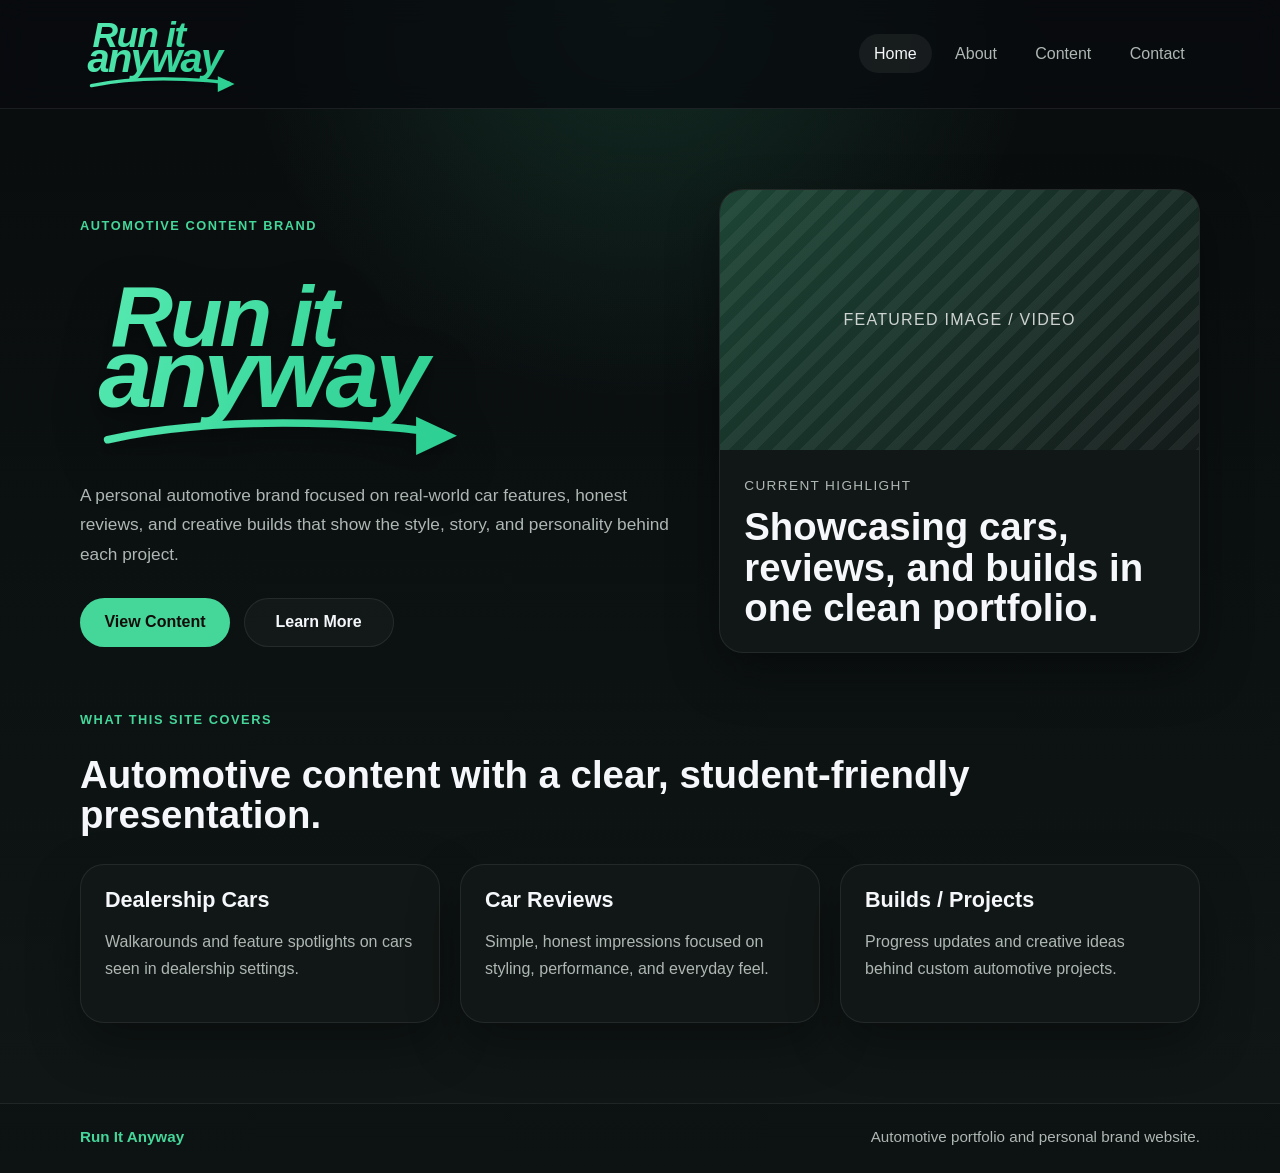
==== index.html @ 6034d90d "Add files via upload" ====
<!DOCTYPE html>
<html lang="en">
<head>
  <meta charset="UTF-8">
  <meta name="viewport" content="width=device-width, initial-scale=1.0">
  <title>Run It Anyway | Home</title>
  <link rel="stylesheet" href="styles.css">
</head>
<body>
  <header class="site-header">
    <div class="container nav-wrap">
      <a class="brand" href="index.html" aria-label="Run It Anyway home">
        <img src="logo.svg" alt="Run It Anyway logo">
      </a>
      <nav class="site-nav" aria-label="Main navigation">
        <a class="nav-link active" href="index.html">Home</a>
        <a class="nav-link" href="about.html">About</a>
        <a class="nav-link" href="content.html">Content</a>
        <a class="nav-link" href="contact.html">Contact</a>
      </nav>
    </div>
  </header>

  <main>
    <section class="hero">
      <div class="container hero-grid">
        <div class="hero-copy">
          <p class="eyebrow">Automotive Content Brand</p>
          <div class="hero-logo-wrap">
            <img class="hero-logo" src="logo.svg" alt="Run It Anyway logo">
          </div>
          <p class="lead">
            A personal automotive brand focused on real-world car features, honest reviews,
            and creative builds that show the style, story, and personality behind each project.
          </p>
          <div class="hero-actions">
            <a class="button button-primary" href="content.html">View Content</a>
            <a class="button button-secondary" href="about.html">Learn More</a>
          </div>
        </div>

        <div class="feature-panel">
          <div class="media-placeholder">
            <span>Featured Image / Video</span>
          </div>
          <div class="feature-meta">
            <p class="feature-label">Current Highlight</p>
            <h2>Showcasing cars, reviews, and builds in one clean portfolio.</h2>
          </div>
        </div>
      </div>
    </section>

    <section class="summary-section">
      <div class="container">
        <div class="section-heading">
          <p class="eyebrow">What This Site Covers</p>
          <h2>Automotive content with a clear, student-friendly presentation.</h2>
        </div>

        <div class="card-grid">
          <article class="info-card">
            <h3>Dealership Cars</h3>
            <p>Walkarounds and feature spotlights on cars seen in dealership settings.</p>
          </article>
          <article class="info-card">
            <h3>Car Reviews</h3>
            <p>Simple, honest impressions focused on styling, performance, and everyday feel.</p>
          </article>
          <article class="info-card">
            <h3>Builds / Projects</h3>
            <p>Progress updates and creative ideas behind custom automotive projects.</p>
          </article>
        </div>
      </div>
    </section>
  </main>

  <footer class="site-footer">
    <div class="container footer-wrap">
      <p class="footer-brand">Run It Anyway</p>
      <p>Automotive portfolio and personal brand website.</p>
    </div>
  </footer>
</body>
</html>
---- styles.css ----
:root {
  --bg: #090c0d;
  --bg-alt: #111716;
  --panel: rgba(18, 24, 23, 0.92);
  --panel-strong: #131a19;
  --border: rgba(255, 255, 255, 0.08);
  --text: #f5f7fa;
  --muted: #aeb7b3;
  --accent: #45d69a;
  --accent-strong: #2ab57d;
  --accent-soft: rgba(69, 214, 154, 0.16);
  --shadow: 0 20px 50px rgba(0, 0, 0, 0.35);
  --radius-lg: 24px;
  --radius-md: 18px;
  --radius-sm: 12px;
  --max-width: 1120px;
}

*,
*::before,
*::after {
  box-sizing: border-box;
}

html {
  scroll-behavior: smooth;
}

body {
  margin: 0;
  font-family: "Segoe UI", Tahoma, Geneva, Verdana, sans-serif;
  background:
    radial-gradient(circle at top, rgba(69, 214, 154, 0.16), transparent 30%),
    linear-gradient(180deg, #090c0d 0%, #0b1011 45%, #101716 100%);
  color: var(--text);
  min-height: 100vh;
}

a {
  color: inherit;
  text-decoration: none;
}

img {
  max-width: 100%;
  display: block;
}

.container {
  width: min(calc(100% - 2rem), var(--max-width));
  margin: 0 auto;
}

.narrow {
  width: min(calc(100% - 2rem), 820px);
}

.site-header {
  position: sticky;
  top: 0;
  z-index: 10;
  backdrop-filter: blur(14px);
  background: rgba(9, 11, 15, 0.76);
  border-bottom: 1px solid var(--border);
}

.nav-wrap {
  display: flex;
  align-items: center;
  justify-content: space-between;
  gap: 1rem;
  padding: 1rem 0;
}

.brand {
  display: inline-flex;
  align-items: center;
}

.brand img {
  width: 164px;
  height: auto;
  display: block;
}

.site-nav {
  display: flex;
  flex-wrap: wrap;
  gap: 0.5rem;
}

.nav-link {
  padding: 0.65rem 0.95rem;
  border-radius: 999px;
  color: var(--muted);
  transition: background-color 0.2s ease, color 0.2s ease;
}

.nav-link:hover,
.nav-link:focus-visible,
.nav-link.active {
  color: var(--text);
  background: rgba(255, 255, 255, 0.06);
}

.hero,
.page-hero {
  padding: 5rem 0 2.5rem;
}

.hero-grid {
  display: grid;
  grid-template-columns: 1.2fr 0.95fr;
  gap: 2rem;
  align-items: center;
}

.hero-copy {
  display: flex;
  flex-direction: column;
  justify-content: center;
  min-height: 100%;
  padding-top: 1.25rem;
}

.eyebrow {
  margin: 0 0 0.75rem;
  color: var(--accent);
  letter-spacing: 0.12em;
  text-transform: uppercase;
  font-size: 0.8rem;
  font-weight: 700;
}

h1,
h2,
h3 {
  margin: 0;
  font-family: "Trebuchet MS", "Segoe UI", sans-serif;
  line-height: 1.05;
}

h1 {
  font-size: clamp(2.8rem, 7vw, 5.5rem);
  max-width: 10ch;
}

h2 {
  font-size: clamp(1.8rem, 3vw, 2.6rem);
}

h3 {
  font-size: 1.35rem;
  margin-bottom: 0.8rem;
}

p {
  color: var(--muted);
  line-height: 1.7;
  font-size: 1rem;
}

.lead {
  max-width: 62ch;
  margin: 1.1rem 0 0;
  font-size: 1.08rem;
}

.hero-logo-wrap {
  margin: 1.35rem 0 0.5rem;
}

.hero-logo {
  width: min(400px, 78vw);
  height: auto;
  filter: drop-shadow(0 18px 24px rgba(0, 0, 0, 0.3));
}

.hero-actions {
  display: flex;
  flex-wrap: wrap;
  gap: 0.85rem;
  margin-top: 1.8rem;
}

.button {
  display: inline-flex;
  align-items: center;
  justify-content: center;
  min-width: 150px;
  padding: 0.9rem 1.35rem;
  border-radius: 999px;
  font-weight: 700;
  transition: transform 0.2s ease, background-color 0.2s ease, border-color 0.2s ease;
}

.button:hover,
.button:focus-visible {
  transform: translateY(-2px);
}

.button-primary {
  background: var(--accent);
  color: #120d09;
}

.button-secondary {
  border: 1px solid var(--border);
  background: rgba(255, 255, 255, 0.03);
  color: var(--text);
}

.feature-panel,
.panel,
.info-card,
.content-card {
  background: var(--panel);
  border: 1px solid var(--border);
  border-radius: var(--radius-lg);
  box-shadow: var(--shadow);
}

.feature-panel {
  overflow: hidden;
}

.media-placeholder,
.content-card-media {
  display: grid;
  place-items: center;
  min-height: 260px;
  padding: 1rem;
  background:
    linear-gradient(135deg, rgba(69, 214, 154, 0.24), rgba(255, 255, 255, 0.02)),
    repeating-linear-gradient(
      135deg,
      rgba(255, 255, 255, 0.05) 0,
      rgba(255, 255, 255, 0.05) 10px,
      rgba(0, 0, 0, 0.05) 10px,
      rgba(0, 0, 0, 0.05) 20px
    );
  color: rgba(255, 255, 255, 0.78);
  font-family: "Trebuchet MS", "Segoe UI", sans-serif;
  text-transform: uppercase;
  letter-spacing: 0.08em;
}

.feature-meta,
.panel,
.content-card-copy,
.info-card {
  padding: 1.5rem;
}

.feature-label {
  margin: 0 0 0.65rem;
  font-size: 0.85rem;
  text-transform: uppercase;
  letter-spacing: 0.1em;
}

.summary-section,
.content-section {
  padding: 1rem 0 5rem;
}

.section-heading {
  display: grid;
  gap: 0.75rem;
  margin-bottom: 1.8rem;
}

.card-grid {
  display: grid;
  grid-template-columns: repeat(3, minmax(0, 1fr));
  gap: 1.25rem;
}

.info-card {
  min-height: 100%;
}

.page-main {
  padding-bottom: 1rem;
}

.two-column {
  display: grid;
  grid-template-columns: repeat(2, minmax(0, 1fr));
  gap: 1.4rem;
}

.stack-layout {
  display: grid;
  gap: 1.4rem;
}

.content-card {
  display: grid;
  grid-template-columns: 320px 1fr;
  overflow: hidden;
}

.link-list {
  list-style: none;
  padding: 0;
  margin: 1.2rem 0 0;
  display: grid;
  gap: 0.8rem;
}

.link-list a {
  display: inline-flex;
  align-items: center;
  min-height: 48px;
  padding: 0.8rem 1rem;
  background: var(--panel-strong);
  border: 1px solid var(--border);
  border-radius: var(--radius-sm);
  transition: border-color 0.2s ease, transform 0.2s ease;
}

.link-list a:hover,
.link-list a:focus-visible {
  border-color: rgba(69, 214, 154, 0.7);
  transform: translateY(-2px);
}

.site-footer {
  border-top: 1px solid var(--border);
  background: rgba(0, 0, 0, 0.2);
}

.footer-wrap {
  display: flex;
  align-items: center;
  justify-content: space-between;
  gap: 1rem;
  padding: 1.2rem 0 1.5rem;
}

.footer-wrap p {
  margin: 0;
  font-size: 0.95rem;
}

.footer-brand {
  color: var(--accent);
  font-weight: 700;
}

@media (max-width: 900px) {
  .hero-grid,
  .content-card,
  .two-column,
  .card-grid {
    grid-template-columns: 1fr;
  }

  .content-card-media {
    min-height: 220px;
  }

  .footer-wrap {
    flex-direction: column;
    align-items: flex-start;
  }
}

@media (max-width: 640px) {
  .hero,
  .page-hero {
    padding-top: 4rem;
  }

  .nav-wrap {
    flex-direction: column;
    align-items: flex-start;
  }

  .brand img {
    width: 138px;
  }

  .site-nav {
    width: 100%;
  }

  .nav-link {
    flex: 1 1 auto;
    text-align: center;
  }

  .feature-meta,
  .panel,
  .content-card-copy,
  .info-card {
    padding: 1.25rem;
  }
}
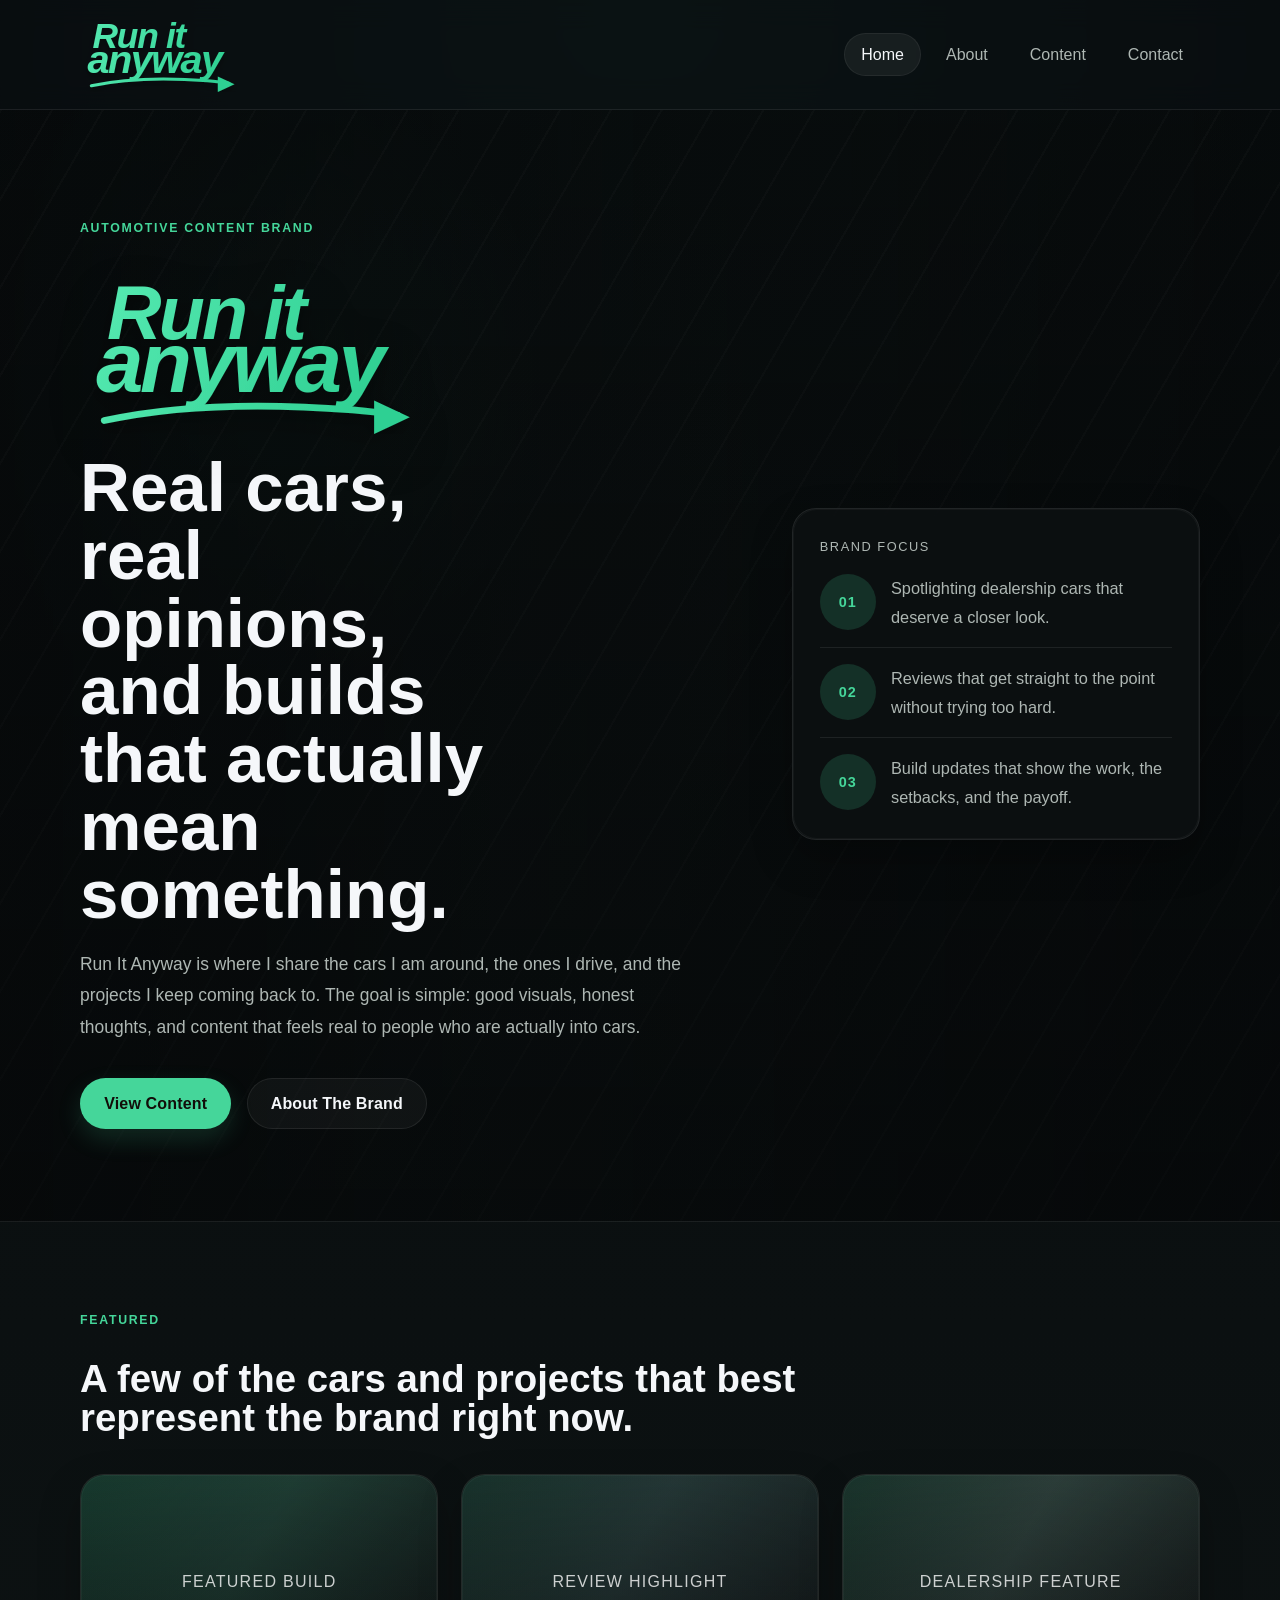
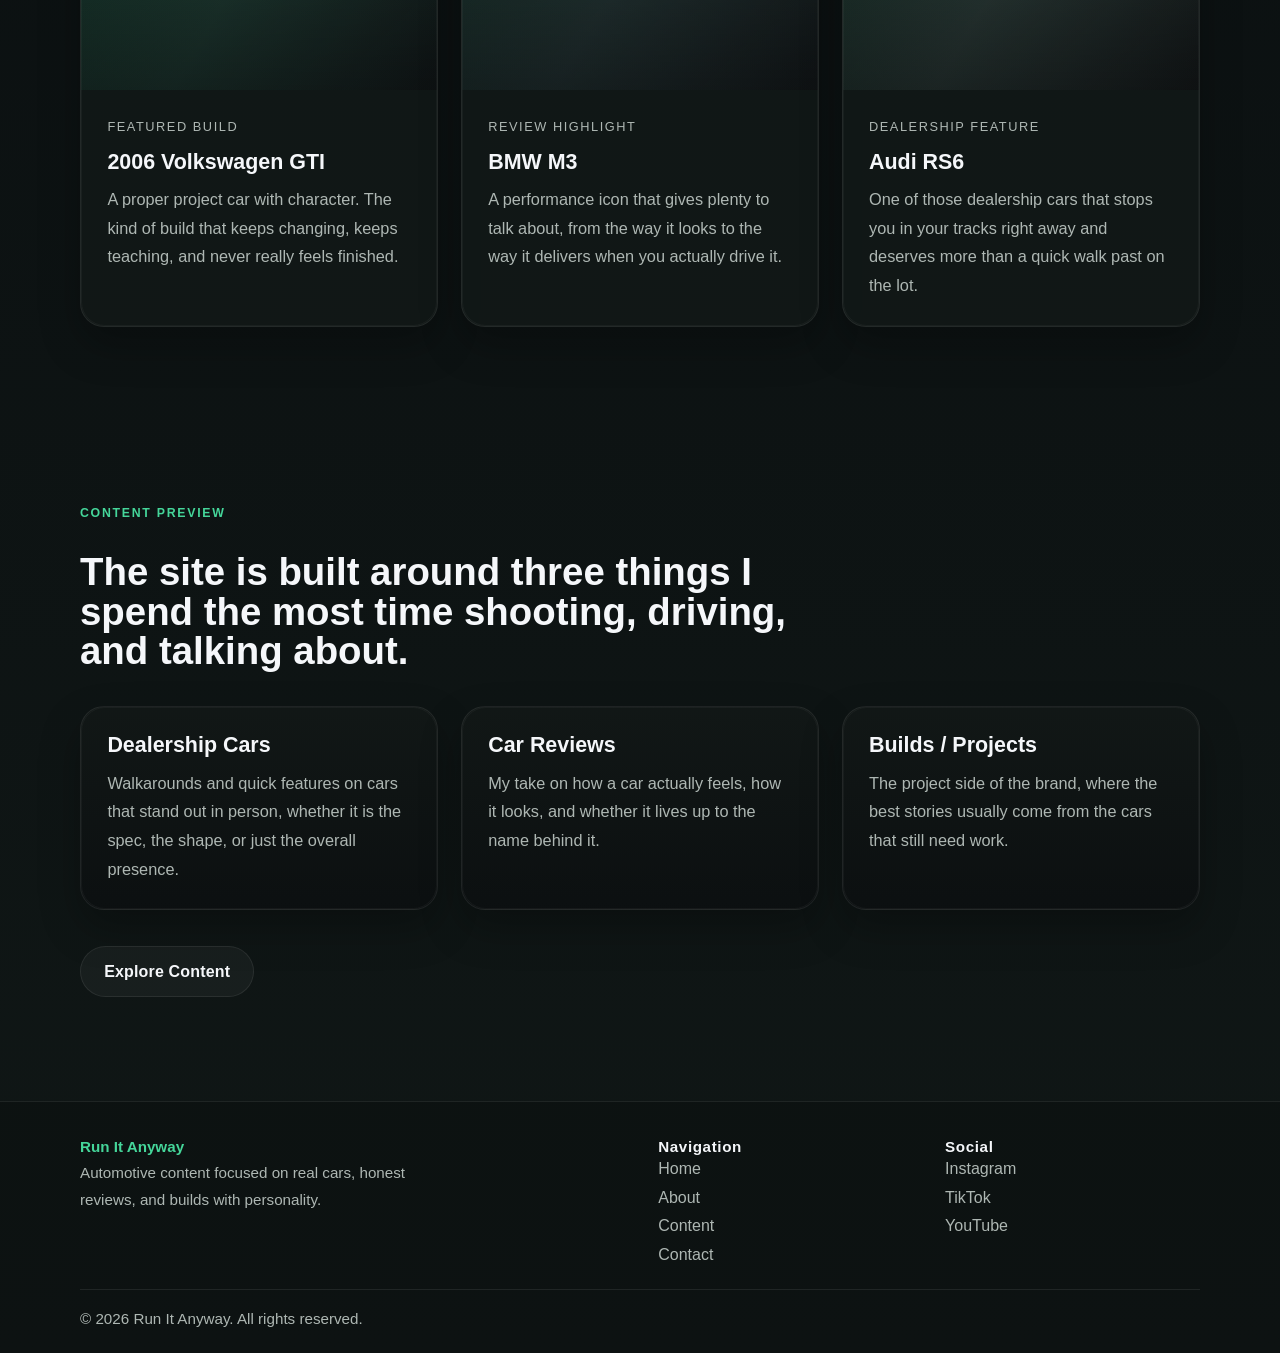
==== commit bad50daf: "Add files via upload" ====
--- a/index.html
+++ b/index.html
@@ -23,30 +23,87 @@
 
   <main>
     <section class="hero">
-      <div class="container hero-grid">
-        <div class="hero-copy">
-          <p class="eyebrow">Automotive Content Brand</p>
-          <div class="hero-logo-wrap">
-            <img class="hero-logo" src="logo.svg" alt="Run It Anyway logo">
+      <div class="hero-overlay"></div>
+      <div class="container hero-shell">
+        <div class="hero-grid">
+          <div class="hero-copy">
+            <p class="eyebrow">Automotive Content Brand</p>
+            <div class="hero-logo-wrap">
+              <img class="hero-logo" src="logo.svg" alt="Run It Anyway logo">
+            </div>
+            <h1>Real cars, real opinions, and builds that actually mean something.</h1>
+            <p class="lead">
+              Run It Anyway is where I share the cars I am around, the ones I drive,
+              and the projects I keep coming back to. The goal is simple: good visuals,
+              honest thoughts, and content that feels real to people who are actually into cars.
+            </p>
+            <div class="hero-actions">
+              <a class="button button-primary" href="content.html">View Content</a>
+              <a class="button button-secondary" href="about.html">About The Brand</a>
+            </div>
           </div>
-          <p class="lead">
-            A personal automotive brand focused on real-world car features, honest reviews,
-            and creative builds that show the style, story, and personality behind each project.
-          </p>
-          <div class="hero-actions">
-            <a class="button button-primary" href="content.html">View Content</a>
-            <a class="button button-secondary" href="about.html">Learn More</a>
-          </div>
+
+          <aside class="hero-side-card" aria-label="Brand focus">
+            <p class="feature-label">Brand Focus</p>
+            <div class="stat-list">
+              <div class="stat-item">
+                <span class="stat-number">01</span>
+                <p>Spotlighting dealership cars that deserve a closer look.</p>
+              </div>
+              <div class="stat-item">
+                <span class="stat-number">02</span>
+                <p>Reviews that get straight to the point without trying too hard.</p>
+              </div>
+              <div class="stat-item">
+                <span class="stat-number">03</span>
+                <p>Build updates that show the work, the setbacks, and the payoff.</p>
+              </div>
+            </div>
+          </aside>
+        </div>
+      </div>
+    </section>
+
+    <section class="featured-section">
+      <div class="container">
+        <div class="section-heading">
+          <p class="eyebrow">Featured</p>
+          <h2>A few of the cars and projects that best represent the brand right now.</h2>
         </div>
 
-        <div class="feature-panel">
-          <div class="media-placeholder">
-            <span>Featured Image / Video</span>
-          </div>
-          <div class="feature-meta">
-            <p class="feature-label">Current Highlight</p>
-            <h2>Showcasing cars, reviews, and builds in one clean portfolio.</h2>
-          </div>
+        <div class="feature-card-grid">
+          <article class="feature-card">
+            <div class="feature-card-media build-shot">
+              <span>Featured Build</span>
+            </div>
+            <div class="feature-card-copy">
+              <p class="feature-label">Featured Build</p>
+              <h3>2006 Volkswagen GTI</h3>
+              <p>A proper project car with character. The kind of build that keeps changing, keeps teaching, and never really feels finished.</p>
+            </div>
+          </article>
+
+          <article class="feature-card">
+            <div class="feature-card-media review-shot">
+              <span>Review Highlight</span>
+            </div>
+            <div class="feature-card-copy">
+              <p class="feature-label">Review Highlight</p>
+              <h3>BMW M3</h3>
+              <p>A performance icon that gives plenty to talk about, from the way it looks to the way it delivers when you actually drive it.</p>
+            </div>
+          </article>
+
+          <article class="feature-card">
+            <div class="feature-card-media dealer-shot">
+              <span>Dealership Feature</span>
+            </div>
+            <div class="feature-card-copy">
+              <p class="feature-label">Dealership Feature</p>
+              <h3>Audi RS6</h3>
+              <p>One of those dealership cars that stops you in your tracks right away and deserves more than a quick walk past on the lot.</p>
+            </div>
+          </article>
         </div>
       </div>
     </section>
@@ -54,32 +111,63 @@
     <section class="summary-section">
       <div class="container">
         <div class="section-heading">
-          <p class="eyebrow">What This Site Covers</p>
-          <h2>Automotive content with a clear, student-friendly presentation.</h2>
+          <p class="eyebrow">Content Preview</p>
+          <h2>The site is built around three things I spend the most time shooting, driving, and talking about.</h2>
         </div>
 
         <div class="card-grid">
           <article class="info-card">
             <h3>Dealership Cars</h3>
-            <p>Walkarounds and feature spotlights on cars seen in dealership settings.</p>
+            <p>Walkarounds and quick features on cars that stand out in person, whether it is the spec, the shape, or just the overall presence.</p>
           </article>
           <article class="info-card">
             <h3>Car Reviews</h3>
-            <p>Simple, honest impressions focused on styling, performance, and everyday feel.</p>
+            <p>My take on how a car actually feels, how it looks, and whether it lives up to the name behind it.</p>
           </article>
           <article class="info-card">
             <h3>Builds / Projects</h3>
-            <p>Progress updates and creative ideas behind custom automotive projects.</p>
+            <p>The project side of the brand, where the best stories usually come from the cars that still need work.</p>
           </article>
+        </div>
+
+        <div class="section-actions">
+          <a class="button button-secondary" href="content.html">Explore Content</a>
         </div>
       </div>
     </section>
   </main>
 
   <footer class="site-footer">
-    <div class="container footer-wrap">
-      <p class="footer-brand">Run It Anyway</p>
-      <p>Automotive portfolio and personal brand website.</p>
+    <div class="container footer-shell">
+      <div class="footer-main">
+        <div class="footer-brand-block">
+          <p class="footer-brand">Run It Anyway</p>
+          <p class="footer-description">Automotive content focused on real cars, honest reviews, and builds with personality.</p>
+        </div>
+
+        <div class="footer-links-group">
+          <p class="footer-heading">Navigation</p>
+          <div class="footer-links">
+            <a href="index.html">Home</a>
+            <a href="about.html">About</a>
+            <a href="content.html">Content</a>
+            <a href="contact.html">Contact</a>
+          </div>
+        </div>
+
+        <div class="footer-links-group">
+          <p class="footer-heading">Social</p>
+          <div class="footer-links">
+            <a href="https://www.instagram.com/" target="_blank" rel="noreferrer">Instagram</a>
+            <a href="https://www.tiktok.com/" target="_blank" rel="noreferrer">TikTok</a>
+            <a href="https://www.youtube.com/" target="_blank" rel="noreferrer">YouTube</a>
+          </div>
+        </div>
+      </div>
+
+      <div class="footer-bottom">
+        <p>&copy; 2026 Run It Anyway. All rights reserved.</p>
+      </div>
     </div>
   </footer>
 </body>
--- a/styles.css
+++ b/styles.css
@@ -4,16 +4,21 @@
   --panel: rgba(18, 24, 23, 0.92);
   --panel-strong: #131a19;
   --border: rgba(255, 255, 255, 0.08);
+  --border-soft: rgba(255, 255, 255, 0.04);
   --text: #f5f7fa;
   --muted: #aeb7b3;
   --accent: #45d69a;
   --accent-strong: #2ab57d;
   --accent-soft: rgba(69, 214, 154, 0.16);
-  --shadow: 0 20px 50px rgba(0, 0, 0, 0.35);
+  --shadow: 0 18px 40px rgba(0, 0, 0, 0.26);
+  --shadow-soft: 0 10px 24px rgba(0, 0, 0, 0.18);
   --radius-lg: 24px;
   --radius-md: 18px;
   --radius-sm: 12px;
   --max-width: 1120px;
+  --section-space: 5.5rem;
+  --section-space-tight: 4rem;
+  --panel-padding: 1.65rem;
 }
 
 *,
@@ -36,6 +41,11 @@
   min-height: 100vh;
 }
 
+main,
+.page-main {
+  display: block;
+}
+
 a {
   color: inherit;
   text-decoration: none;
@@ -47,12 +57,12 @@
 }
 
 .container {
-  width: min(calc(100% - 2rem), var(--max-width));
+  width: min(calc(100% - 2.5rem), var(--max-width));
   margin: 0 auto;
 }
 
 .narrow {
-  width: min(calc(100% - 2rem), 820px);
+  width: min(calc(100% - 2.5rem), 820px);
 }
 
 .site-header {
@@ -69,7 +79,7 @@
   align-items: center;
   justify-content: space-between;
   gap: 1rem;
-  padding: 1rem 0;
+  padding: 1.05rem 0;
 }
 
 .brand {
@@ -90,10 +100,11 @@
 }
 
 .nav-link {
-  padding: 0.65rem 0.95rem;
+  padding: 0.7rem 1rem;
+  border: 1px solid transparent;
   border-radius: 999px;
   color: var(--muted);
-  transition: background-color 0.2s ease, color 0.2s ease;
+  transition: background-color 0.2s ease, color 0.2s ease, border-color 0.2s ease;
 }
 
 .nav-link:hover,
@@ -101,17 +112,51 @@
 .nav-link.active {
   color: var(--text);
   background: rgba(255, 255, 255, 0.06);
+  border-color: rgba(255, 255, 255, 0.06);
 }
 
 .hero,
 .page-hero {
-  padding: 5rem 0 2.5rem;
+  padding: var(--section-space-tight) 0 2.75rem;
+}
+
+.hero {
+  position: relative;
+  padding: 0;
+  overflow: hidden;
+  border-bottom: 1px solid var(--border);
+  background:
+    linear-gradient(90deg, rgba(7, 10, 11, 0.95) 0%, rgba(7, 10, 11, 0.72) 44%, rgba(7, 10, 11, 0.9) 100%),
+    radial-gradient(circle at 18% 24%, rgba(69, 214, 154, 0.16), transparent 24%),
+    linear-gradient(120deg, #091011 0%, #0f1817 52%, #090d0f 100%);
+}
+
+.hero-overlay {
+  position: absolute;
+  inset: 0;
+  background:
+    linear-gradient(180deg, rgba(6, 8, 9, 0.15), rgba(6, 8, 9, 0.62)),
+    repeating-linear-gradient(
+      120deg,
+      rgba(255, 255, 255, 0.03) 0,
+      rgba(255, 255, 255, 0.03) 2px,
+      transparent 2px,
+      transparent 44px
+    );
+  opacity: 0.7;
+  pointer-events: none;
+}
+
+.hero-shell {
+  position: relative;
+  z-index: 1;
+  padding: 6.75rem 0 5.75rem;
 }
 
 .hero-grid {
   display: grid;
-  grid-template-columns: 1.2fr 0.95fr;
-  gap: 2rem;
+  grid-template-columns: minmax(0, 1.3fr) minmax(300px, 0.8fr);
+  gap: 3rem;
   align-items: center;
 }
 
@@ -120,15 +165,15 @@
   flex-direction: column;
   justify-content: center;
   min-height: 100%;
-  padding-top: 1.25rem;
+  max-width: 690px;
 }
 
 .eyebrow {
-  margin: 0 0 0.75rem;
+  margin: 0 0 0.85rem;
   color: var(--accent);
-  letter-spacing: 0.12em;
+  letter-spacing: 0.14em;
   text-transform: uppercase;
-  font-size: 0.8rem;
+  font-size: 0.77rem;
   font-weight: 700;
 }
 
@@ -137,50 +182,103 @@
 h3 {
   margin: 0;
   font-family: "Trebuchet MS", "Segoe UI", sans-serif;
-  line-height: 1.05;
+  color: var(--text);
 }
 
 h1 {
-  font-size: clamp(2.8rem, 7vw, 5.5rem);
-  max-width: 10ch;
+  font-size: clamp(3rem, 5.4vw, 5rem);
+  line-height: 0.98;
+  max-width: 11ch;
+  margin-top: 0.25rem;
 }
 
 h2 {
-  font-size: clamp(1.8rem, 3vw, 2.6rem);
+  font-size: clamp(2rem, 3vw, 2.85rem);
+  line-height: 1.02;
 }
 
 h3 {
-  font-size: 1.35rem;
-  margin-bottom: 0.8rem;
+  font-size: 1.34rem;
+  line-height: 1.14;
+  margin-bottom: 0.7rem;
 }
 
 p {
+  margin: 0;
   color: var(--muted);
-  line-height: 1.7;
-  font-size: 1rem;
+  line-height: 1.75;
+  font-size: 1.02rem;
 }
 
 .lead {
   max-width: 62ch;
-  margin: 1.1rem 0 0;
-  font-size: 1.08rem;
+  margin-top: 1.3rem;
+  font-size: 1.09rem;
+  line-height: 1.8;
 }
 
 .hero-logo-wrap {
-  margin: 1.35rem 0 0.5rem;
+  margin: 1.2rem 0 1rem;
 }
 
 .hero-logo {
-  width: min(400px, 78vw);
+  width: min(350px, 70vw);
   height: auto;
   filter: drop-shadow(0 18px 24px rgba(0, 0, 0, 0.3));
+}
+
+.hero-side-card {
+  background: rgba(14, 18, 19, 0.76);
+  border: 1px solid rgba(255, 255, 255, 0.09);
+  border-radius: var(--radius-lg);
+  padding: calc(var(--panel-padding) + 0.05rem);
+  backdrop-filter: blur(12px);
+  box-shadow: var(--shadow);
+}
+
+.stat-list {
+  display: grid;
+  gap: 1rem;
+  margin-top: 1rem;
+}
+
+.stat-item {
+  display: grid;
+  grid-template-columns: 56px 1fr;
+  gap: 0.95rem;
+  align-items: start;
+  padding-top: 1rem;
+  border-top: 1px solid rgba(255, 255, 255, 0.08);
+}
+
+.stat-item:first-child {
+  padding-top: 0;
+  border-top: 0;
+}
+
+.stat-number {
+  display: inline-flex;
+  align-items: center;
+  justify-content: center;
+  width: 56px;
+  height: 56px;
+  border-radius: 50%;
+  background: var(--accent-soft);
+  color: var(--accent);
+  font-size: 0.9rem;
+  font-weight: 700;
+  letter-spacing: 0.08em;
+}
+
+.stat-item p {
+  margin: 0;
 }
 
 .hero-actions {
   display: flex;
   flex-wrap: wrap;
-  gap: 0.85rem;
-  margin-top: 1.8rem;
+  gap: 0.95rem;
+  margin-top: 2.2rem;
 }
 
 .button {
@@ -188,44 +286,81 @@
   align-items: center;
   justify-content: center;
   min-width: 150px;
-  padding: 0.9rem 1.35rem;
+  min-height: 50px;
+  padding: 0.95rem 1.45rem;
+  border: 1px solid transparent;
   border-radius: 999px;
   font-weight: 700;
-  transition: transform 0.2s ease, background-color 0.2s ease, border-color 0.2s ease;
+  letter-spacing: 0.01em;
+  transition: transform 0.22s ease, background-color 0.22s ease, border-color 0.22s ease, box-shadow 0.22s ease;
 }
 
 .button:hover,
 .button:focus-visible {
-  transform: translateY(-2px);
+  transform: translateY(-3px);
+  box-shadow: 0 14px 28px rgba(0, 0, 0, 0.24);
 }
 
 .button-primary {
   background: var(--accent);
   color: #120d09;
+  box-shadow: 0 10px 24px rgba(69, 214, 154, 0.16);
+}
+
+.button-primary:hover,
+.button-primary:focus-visible {
+  background: #53e4ad;
 }
 
 .button-secondary {
-  border: 1px solid var(--border);
-  background: rgba(255, 255, 255, 0.03);
+  border-color: var(--border);
+  background: rgba(255, 255, 255, 0.04);
   color: var(--text);
+}
+
+.button-secondary:hover,
+.button-secondary:focus-visible {
+  border-color: rgba(69, 214, 154, 0.4);
+  background: rgba(69, 214, 154, 0.08);
 }
 
 .feature-panel,
 .panel,
 .info-card,
-.content-card {
+.content-card,
+.feature-card {
   background: var(--panel);
   border: 1px solid var(--border);
   border-radius: var(--radius-lg);
   box-shadow: var(--shadow);
 }
 
-.feature-panel {
-  overflow: hidden;
+.panel,
+.info-card,
+.feature-card,
+.portfolio-card,
+.social-card,
+.hero-side-card {
+  position: relative;
+}
+
+.panel::before,
+.info-card::before,
+.feature-card::before,
+.portfolio-card::before,
+.social-card::before,
+.hero-side-card::before {
+  content: "";
+  position: absolute;
+  inset: 0;
+  border-radius: inherit;
+  border: 1px solid var(--border-soft);
+  pointer-events: none;
 }
 
 .media-placeholder,
-.content-card-media {
+.content-card-media,
+.feature-card-media {
   display: grid;
   place-items: center;
   min-height: 260px;
@@ -248,57 +383,236 @@
 .feature-meta,
 .panel,
 .content-card-copy,
-.info-card {
-  padding: 1.5rem;
+.info-card,
+.feature-card-copy {
+  padding: var(--panel-padding);
 }
 
 .feature-label {
-  margin: 0 0 0.65rem;
-  font-size: 0.85rem;
+  margin: 0 0 0.7rem;
+  font-size: 0.8rem;
   text-transform: uppercase;
-  letter-spacing: 0.1em;
-}
-
+  letter-spacing: 0.12em;
+}
+
+.featured-section,
 .summary-section,
 .content-section {
-  padding: 1rem 0 5rem;
+  padding: var(--section-space) 0;
 }
 
 .section-heading {
   display: grid;
-  gap: 0.75rem;
-  margin-bottom: 1.8rem;
+  gap: 0.9rem;
+  margin-bottom: 2.25rem;
+  max-width: 740px;
+}
+
+.section-heading h2 + p,
+.showcase-heading h2 + p,
+.panel h2 + p,
+.panel h2 + .panel-intro {
+  margin-top: 0.95rem;
+}
+
+.feature-card-grid {
+  display: grid;
+  grid-template-columns: repeat(3, minmax(0, 1fr));
+  gap: 1.4rem;
+}
+
+.feature-card {
+  overflow: hidden;
+}
+
+.feature-card-media {
+  min-height: 215px;
+}
+
+.build-shot {
+  background:
+    linear-gradient(180deg, rgba(7, 10, 11, 0.12), rgba(7, 10, 11, 0.52)),
+    linear-gradient(135deg, rgba(69, 214, 154, 0.22), rgba(255, 255, 255, 0.02)),
+    linear-gradient(120deg, #0c1414 0%, #1a2a27 45%, #0f1415 100%);
+}
+
+.review-shot {
+  background:
+    linear-gradient(180deg, rgba(7, 10, 11, 0.12), rgba(7, 10, 11, 0.52)),
+    linear-gradient(135deg, rgba(69, 214, 154, 0.18), rgba(255, 255, 255, 0.02)),
+    linear-gradient(120deg, #101417 0%, #22272d 45%, #111517 100%);
+}
+
+.dealer-shot {
+  background:
+    linear-gradient(180deg, rgba(7, 10, 11, 0.12), rgba(7, 10, 11, 0.52)),
+    linear-gradient(135deg, rgba(69, 214, 154, 0.18), rgba(255, 255, 255, 0.02)),
+    linear-gradient(120deg, #121617 0%, #2c3032 45%, #121516 100%);
 }
 
 .card-grid {
   display: grid;
   grid-template-columns: repeat(3, minmax(0, 1fr));
-  gap: 1.25rem;
+  gap: 1.4rem;
 }
 
 .info-card {
   min-height: 100%;
+  background: linear-gradient(180deg, rgba(18, 24, 23, 0.96), rgba(12, 16, 17, 0.98));
+}
+
+.section-actions {
+  margin-top: 2.25rem;
 }
 
 .page-main {
-  padding-bottom: 1rem;
+  padding-bottom: 1.5rem;
 }
 
 .two-column {
   display: grid;
   grid-template-columns: repeat(2, minmax(0, 1fr));
-  gap: 1.4rem;
+  gap: 1.5rem;
+}
+
+.contact-layout {
+  display: grid;
+  grid-template-columns: minmax(0, 1.2fr) minmax(280px, 0.8fr);
+  gap: 1.5rem;
+  align-items: start;
 }
 
 .stack-layout {
   display: grid;
-  gap: 1.4rem;
+  gap: 1.6rem;
 }
 
 .content-card {
   display: grid;
   grid-template-columns: 320px 1fr;
   overflow: hidden;
+}
+
+.showcase-stack {
+  display: grid;
+  gap: 3.75rem;
+}
+
+.showcase-section {
+  display: grid;
+  gap: 1.75rem;
+}
+
+.showcase-heading {
+  max-width: 760px;
+}
+
+.showcase-heading p:last-child {
+  margin-bottom: 0;
+  max-width: 66ch;
+}
+
+.showcase-grid {
+  display: grid;
+  grid-template-columns: repeat(3, minmax(0, 1fr));
+  gap: 1.4rem;
+}
+
+.portfolio-card {
+  overflow: hidden;
+  background: linear-gradient(180deg, rgba(18, 24, 23, 0.96), rgba(12, 16, 17, 0.98));
+  border: 1px solid var(--border);
+  border-radius: var(--radius-lg);
+  box-shadow: var(--shadow-soft);
+  transition: transform 0.22s ease, border-color 0.22s ease, box-shadow 0.22s ease;
+}
+
+.portfolio-card:hover,
+.portfolio-card:focus-within {
+  transform: translateY(-4px);
+  border-color: rgba(69, 214, 154, 0.22);
+  box-shadow: 0 18px 36px rgba(0, 0, 0, 0.28);
+}
+
+.portfolio-card-media {
+  display: grid;
+  place-items: center;
+  min-height: 220px;
+  padding: 1rem;
+  background:
+    linear-gradient(180deg, rgba(7, 10, 11, 0.14), rgba(7, 10, 11, 0.38)),
+    linear-gradient(135deg, rgba(69, 214, 154, 0.2), rgba(255, 255, 255, 0.02)),
+    repeating-linear-gradient(
+      135deg,
+      rgba(255, 255, 255, 0.04) 0,
+      rgba(255, 255, 255, 0.04) 10px,
+      rgba(0, 0, 0, 0.04) 10px,
+      rgba(0, 0, 0, 0.04) 20px
+    );
+  color: rgba(255, 255, 255, 0.8);
+  font-family: "Trebuchet MS", "Segoe UI", sans-serif;
+  text-transform: uppercase;
+  letter-spacing: 0.08em;
+}
+
+.portfolio-card-copy {
+  padding: 1.45rem 1.45rem 1.55rem;
+}
+
+.portfolio-card-copy h3 {
+  margin-bottom: 0.75rem;
+}
+
+.portfolio-card-copy p {
+  margin: 0;
+}
+
+.page-intro {
+  margin-top: 1.05rem;
+  max-width: 58ch;
+}
+
+.panel-intro {
+  margin: 1rem 0 0;
+}
+
+.social-grid {
+  display: grid;
+  grid-template-columns: repeat(3, minmax(0, 1fr));
+  gap: 1.1rem;
+  margin-top: 1.5rem;
+}
+
+.social-card {
+  display: grid;
+  gap: 0.4rem;
+  min-height: 160px;
+  padding: 1.35rem;
+  background: linear-gradient(180deg, rgba(18, 24, 23, 0.96), rgba(12, 16, 17, 0.98));
+  border: 1px solid var(--border);
+  border-radius: var(--radius-md);
+  box-shadow: var(--shadow-soft);
+  transition: transform 0.22s ease, border-color 0.22s ease, background-color 0.22s ease, box-shadow 0.22s ease;
+}
+
+.social-card:hover,
+.social-card:focus-visible {
+  transform: translateY(-3px);
+  border-color: rgba(69, 214, 154, 0.32);
+  background: linear-gradient(180deg, rgba(20, 28, 26, 0.98), rgba(12, 16, 17, 1));
+  box-shadow: 0 16px 30px rgba(0, 0, 0, 0.24);
+}
+
+.social-label {
+  color: var(--text);
+  font-family: "Trebuchet MS", "Segoe UI", sans-serif;
+  font-size: 1.15rem;
+  font-weight: 700;
+}
+
+.social-copy {
+  color: var(--muted);
+  line-height: 1.6;
 }
 
 .link-list {
@@ -327,19 +641,61 @@
 }
 
 .site-footer {
+  margin-top: 1rem;
   border-top: 1px solid var(--border);
   background: rgba(0, 0, 0, 0.2);
 }
 
-.footer-wrap {
-  display: flex;
-  align-items: center;
-  justify-content: space-between;
-  gap: 1rem;
-  padding: 1.2rem 0 1.5rem;
-}
-
-.footer-wrap p {
+.footer-shell {
+  padding: 2rem 0 1.25rem;
+}
+
+.footer-main {
+  display: grid;
+  grid-template-columns: minmax(0, 1.5fr) repeat(2, minmax(160px, 0.7fr));
+  gap: 2rem;
+  align-items: start;
+}
+
+.footer-brand-block {
+  max-width: 420px;
+}
+
+.footer-heading {
+  margin-bottom: 0.85rem;
+  color: var(--text);
+  font-family: "Trebuchet MS", "Segoe UI", sans-serif;
+  font-size: 0.95rem;
+  font-weight: 700;
+  letter-spacing: 0.04em;
+}
+
+.footer-description {
+  max-width: 44ch;
+}
+
+.footer-links {
+  display: grid;
+  gap: 0.65rem;
+}
+
+.footer-links a {
+  color: var(--muted);
+  transition: color 0.2s ease;
+}
+
+.footer-links a:hover,
+.footer-links a:focus-visible {
+  color: var(--accent);
+}
+
+.footer-bottom {
+  margin-top: 1.6rem;
+  padding-top: 1rem;
+  border-top: 1px solid var(--border);
+}
+
+.footer-shell p {
   margin: 0;
   font-size: 0.95rem;
 }
@@ -353,24 +709,46 @@
   .hero-grid,
   .content-card,
   .two-column,
-  .card-grid {
+  .contact-layout,
+  .card-grid,
+  .feature-card-grid,
+  .showcase-grid,
+  .social-grid {
     grid-template-columns: 1fr;
+  }
+
+  .hero-shell {
+    padding: 5.4rem 0 4.6rem;
+  }
+
+  .featured-section,
+  .summary-section,
+  .content-section {
+    padding: 4.5rem 0;
   }
 
   .content-card-media {
     min-height: 220px;
   }
 
-  .footer-wrap {
-    flex-direction: column;
-    align-items: flex-start;
+  .footer-main {
+    grid-template-columns: 1fr;
+    gap: 1.4rem;
   }
 }
 
 @media (max-width: 640px) {
-  .hero,
+  .container,
+  .narrow {
+    width: min(calc(100% - 1.5rem), var(--max-width));
+  }
+
   .page-hero {
-    padding-top: 4rem;
+    padding-top: 3.6rem;
+  }
+
+  .hero-shell {
+    padding: 4.35rem 0 3.9rem;
   }
 
   .nav-wrap {
@@ -384,17 +762,60 @@
 
   .site-nav {
     width: 100%;
+    gap: 0.45rem;
   }
 
   .nav-link {
     flex: 1 1 auto;
     text-align: center;
+    min-height: 44px;
+  }
+
+  h1 {
+    font-size: clamp(2.45rem, 11vw, 3.6rem);
+  }
+
+  h2 {
+    font-size: clamp(1.75rem, 7vw, 2.3rem);
+  }
+
+  h3 {
+    font-size: 1.22rem;
+  }
+
+  p,
+  .lead {
+    font-size: 1rem;
+  }
+
+  .hero-actions {
+    gap: 0.75rem;
+  }
+
+  .button {
+    width: 100%;
   }
 
   .feature-meta,
   .panel,
   .content-card-copy,
-  .info-card {
+  .info-card,
+  .feature-card-copy,
+  .hero-side-card,
+  .portfolio-card-copy {
     padding: 1.25rem;
   }
-}
+
+  .showcase-stack {
+    gap: 3rem;
+  }
+
+  .stat-item {
+    grid-template-columns: 48px 1fr;
+  }
+
+  .stat-number {
+    width: 48px;
+    height: 48px;
+  }
+}
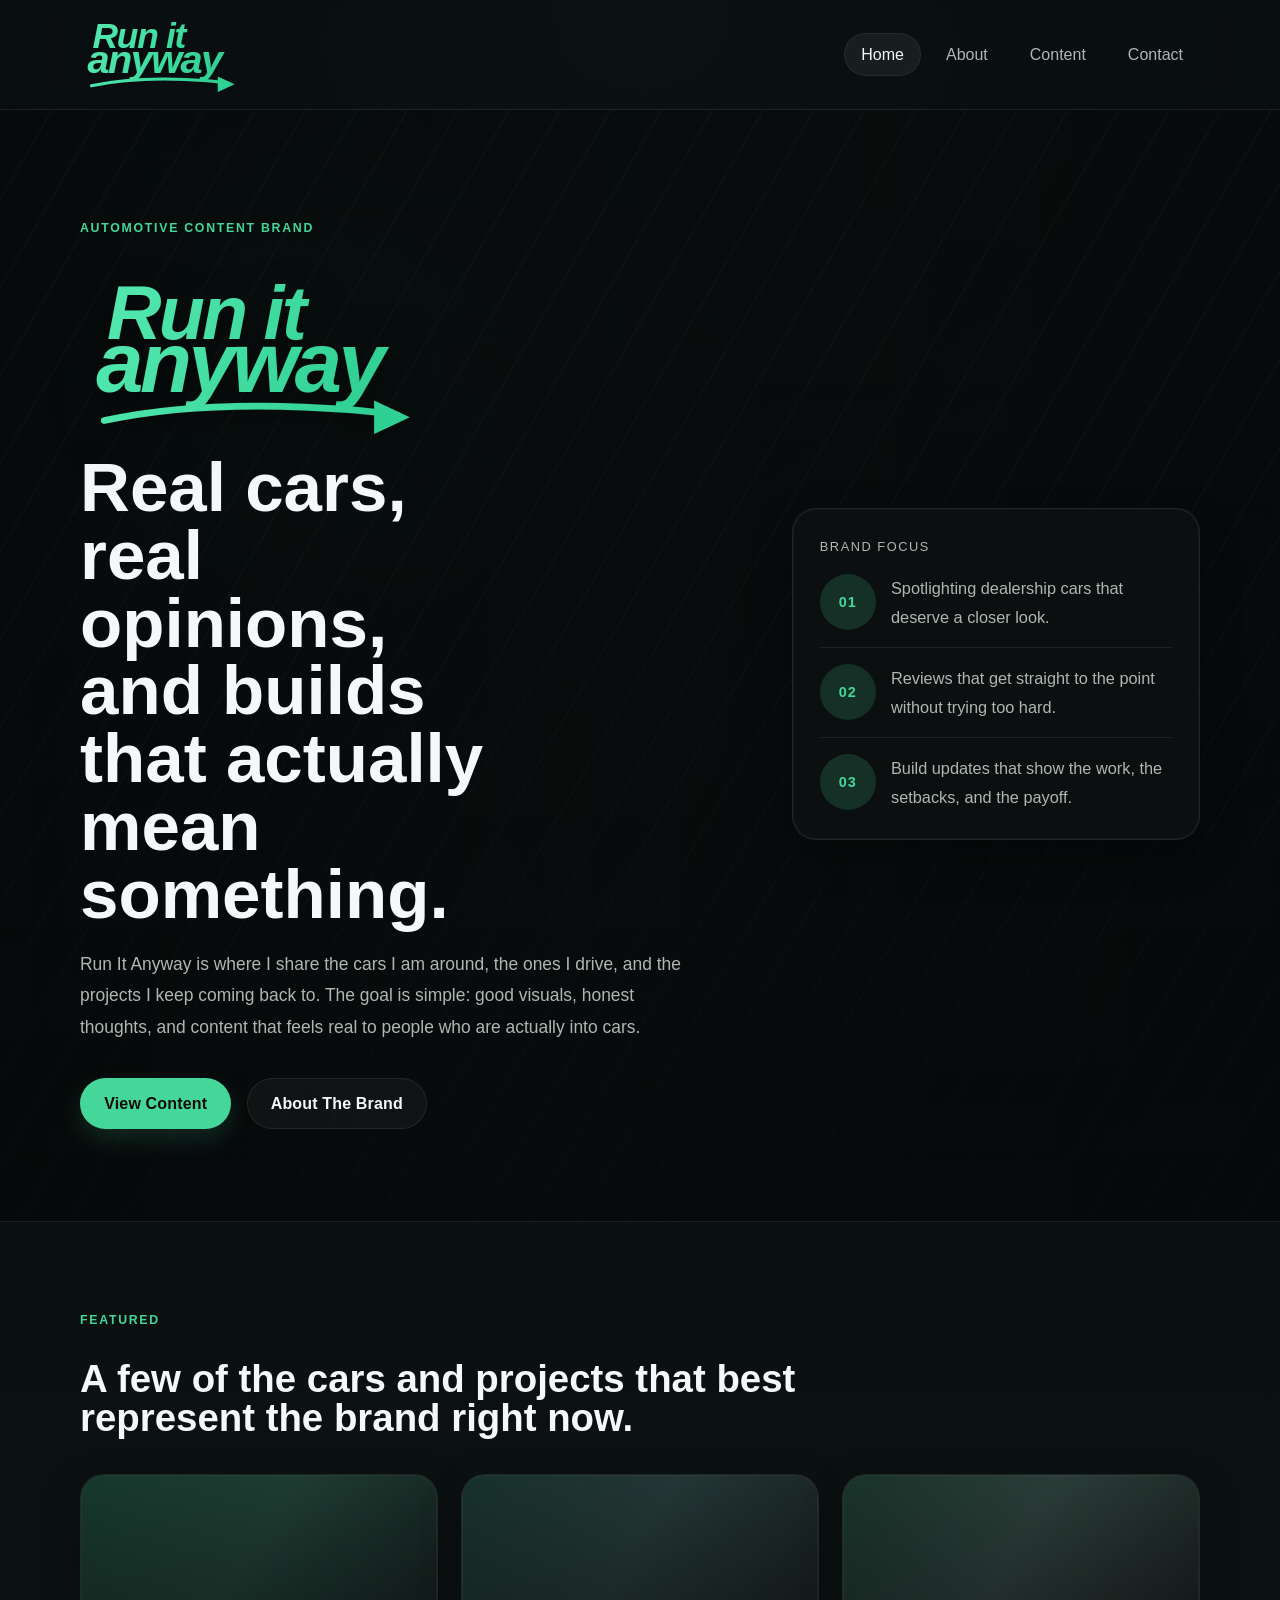
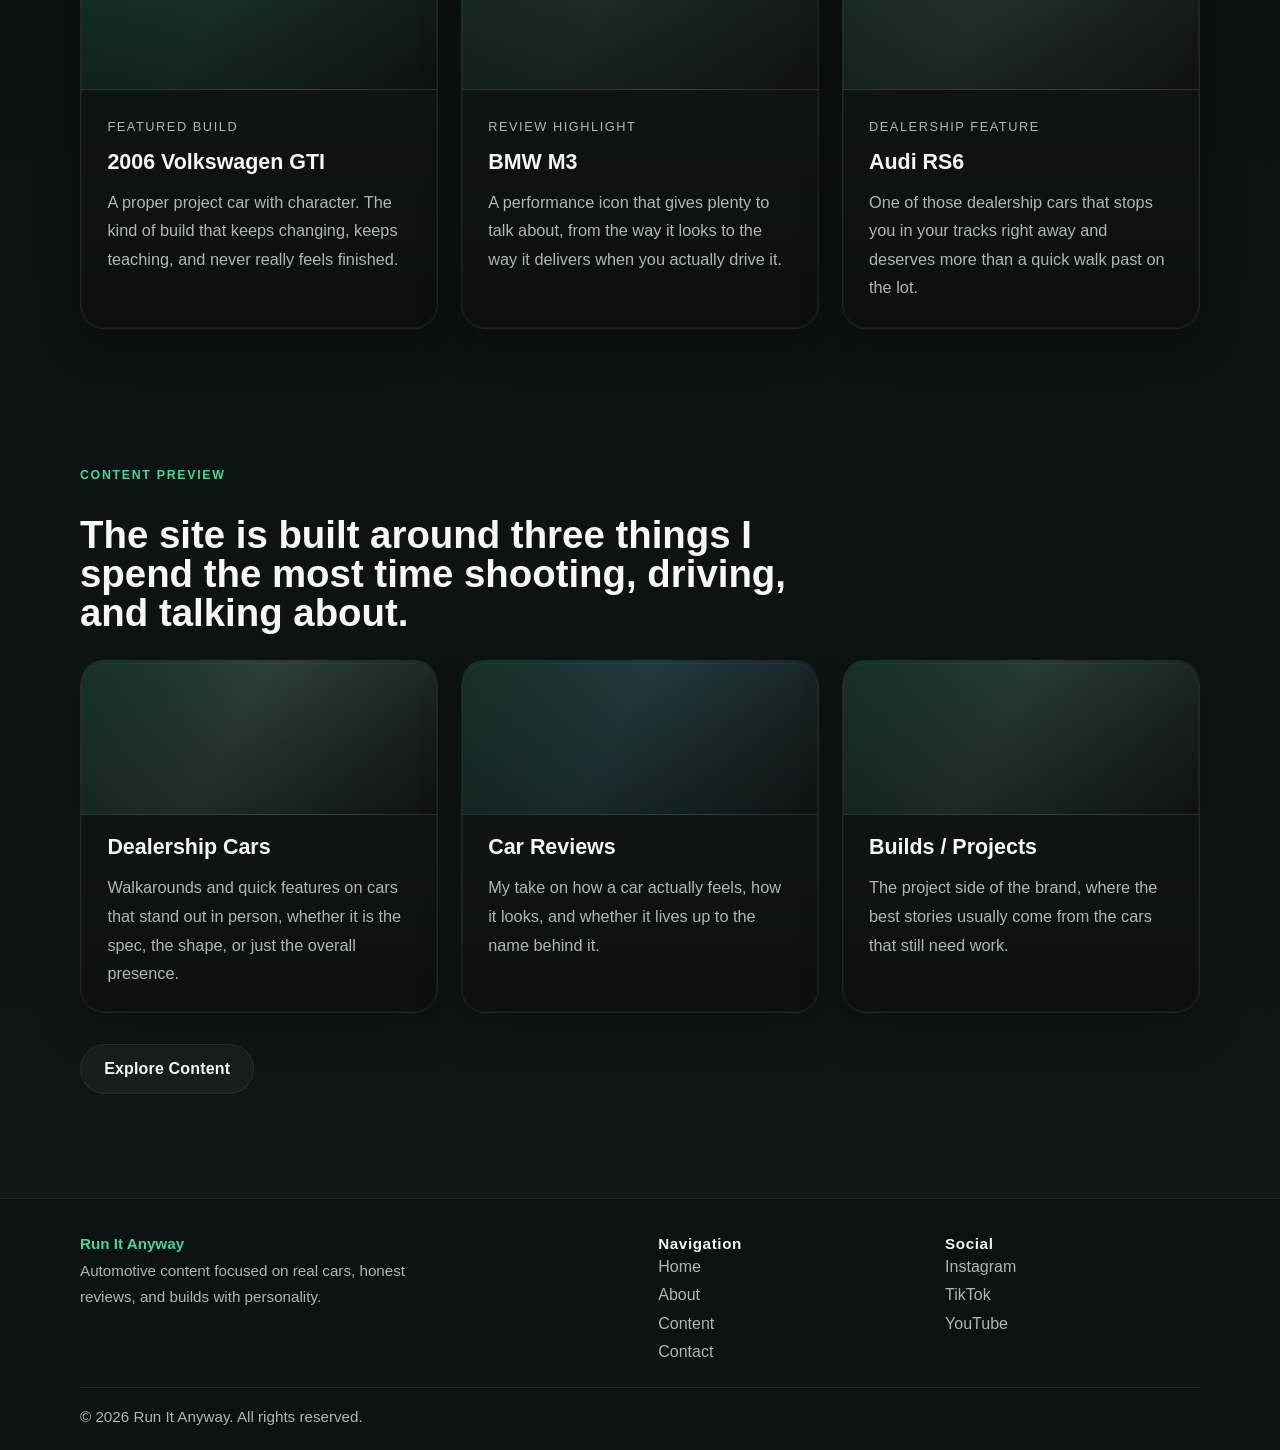
==== commit d70f422d: "Add files via upload" ====
--- a/index.html
+++ b/index.html
@@ -9,11 +9,11 @@
 <body>
   <header class="site-header">
     <div class="container nav-wrap">
-      <a class="brand" href="index.html" aria-label="Run It Anyway home">
+      <a class="brand" href="./" aria-label="Run It Anyway home">
         <img src="logo.svg" alt="Run It Anyway logo">
       </a>
       <nav class="site-nav" aria-label="Main navigation">
-        <a class="nav-link active" href="index.html">Home</a>
+        <a class="nav-link active" href="./">Home</a>
         <a class="nav-link" href="about.html">About</a>
         <a class="nav-link" href="content.html">Content</a>
         <a class="nav-link" href="contact.html">Contact</a>
@@ -73,9 +73,7 @@
 
         <div class="feature-card-grid">
           <article class="feature-card">
-            <div class="feature-card-media build-shot">
-              <span>Featured Build</span>
-            </div>
+            <div class="feature-card-media build-shot"></div>
             <div class="feature-card-copy">
               <p class="feature-label">Featured Build</p>
               <h3>2006 Volkswagen GTI</h3>
@@ -84,9 +82,7 @@
           </article>
 
           <article class="feature-card">
-            <div class="feature-card-media review-shot">
-              <span>Review Highlight</span>
-            </div>
+            <div class="feature-card-media review-shot"></div>
             <div class="feature-card-copy">
               <p class="feature-label">Review Highlight</p>
               <h3>BMW M3</h3>
@@ -95,9 +91,7 @@
           </article>
 
           <article class="feature-card">
-            <div class="feature-card-media dealer-shot">
-              <span>Dealership Feature</span>
-            </div>
+            <div class="feature-card-media dealer-shot"></div>
             <div class="feature-card-copy">
               <p class="feature-label">Dealership Feature</p>
               <h3>Audi RS6</h3>
@@ -117,14 +111,17 @@
 
         <div class="card-grid">
           <article class="info-card">
+            <div class="section-visual visual-preview-one"></div>
             <h3>Dealership Cars</h3>
             <p>Walkarounds and quick features on cars that stand out in person, whether it is the spec, the shape, or just the overall presence.</p>
           </article>
           <article class="info-card">
+            <div class="section-visual visual-preview-two"></div>
             <h3>Car Reviews</h3>
             <p>My take on how a car actually feels, how it looks, and whether it lives up to the name behind it.</p>
           </article>
           <article class="info-card">
+            <div class="section-visual visual-preview-three"></div>
             <h3>Builds / Projects</h3>
             <p>The project side of the brand, where the best stories usually come from the cars that still need work.</p>
           </article>
@@ -148,7 +145,7 @@
         <div class="footer-links-group">
           <p class="footer-heading">Navigation</p>
           <div class="footer-links">
-            <a href="index.html">Home</a>
+            <a href="./">Home</a>
             <a href="about.html">About</a>
             <a href="content.html">Content</a>
             <a href="contact.html">Contact</a>
--- a/styles.css
+++ b/styles.css
@@ -120,6 +120,10 @@
   padding: var(--section-space-tight) 0 2.75rem;
 }
 
+.page-hero {
+  padding-bottom: 2.25rem;
+}
+
 .hero {
   position: relative;
   padding: 0;
@@ -210,6 +214,10 @@
   font-size: 1.02rem;
 }
 
+p + p {
+  margin-top: 1rem;
+}
+
 .lead {
   max-width: 62ch;
   margin-top: 1.3rem;
@@ -234,6 +242,24 @@
   padding: calc(var(--panel-padding) + 0.05rem);
   backdrop-filter: blur(12px);
   box-shadow: var(--shadow);
+}
+
+.page-hero-card {
+  position: relative;
+  padding: calc(var(--panel-padding) + 0.2rem);
+  background: linear-gradient(180deg, rgba(15, 19, 20, 0.86), rgba(11, 15, 16, 0.92));
+  border: 1px solid var(--border);
+  border-radius: var(--radius-lg);
+  box-shadow: var(--shadow-soft);
+}
+
+.page-hero-card::before {
+  content: "";
+  position: absolute;
+  inset: 0;
+  border-radius: inherit;
+  border: 1px solid var(--border-soft);
+  pointer-events: none;
 }
 
 .stat-list {
@@ -358,6 +384,61 @@
   pointer-events: none;
 }
 
+.section-visual {
+  min-height: 190px;
+  margin: calc(var(--panel-padding) * -1) calc(var(--panel-padding) * -1) 1.25rem;
+  border-radius: calc(var(--radius-lg) - 2px) calc(var(--radius-lg) - 2px) 0 0;
+  border-bottom: 1px solid var(--border-soft);
+  background:
+    linear-gradient(180deg, rgba(7, 10, 11, 0.14), rgba(7, 10, 11, 0.44)),
+    linear-gradient(135deg, rgba(69, 214, 154, 0.18), rgba(255, 255, 255, 0.02)),
+    repeating-linear-gradient(
+      135deg,
+      rgba(255, 255, 255, 0.03) 0,
+      rgba(255, 255, 255, 0.03) 10px,
+      rgba(0, 0, 0, 0.03) 10px,
+      rgba(0, 0, 0, 0.03) 20px
+    );
+}
+
+.visual-about-one {
+  background:
+    linear-gradient(180deg, rgba(7, 10, 11, 0.16), rgba(7, 10, 11, 0.46)),
+    linear-gradient(135deg, rgba(69, 214, 154, 0.2), rgba(255, 255, 255, 0.02)),
+    linear-gradient(120deg, #101518 0%, #26343a 44%, #121617 100%);
+}
+
+.visual-about-two {
+  background:
+    linear-gradient(180deg, rgba(7, 10, 11, 0.16), rgba(7, 10, 11, 0.46)),
+    linear-gradient(135deg, rgba(69, 214, 154, 0.18), rgba(255, 255, 255, 0.02)),
+    linear-gradient(120deg, #111516 0%, #2a312b 44%, #111516 100%);
+}
+
+.visual-preview-one {
+  min-height: 155px;
+  background:
+    linear-gradient(180deg, rgba(7, 10, 11, 0.16), rgba(7, 10, 11, 0.46)),
+    linear-gradient(135deg, rgba(69, 214, 154, 0.18), rgba(255, 255, 255, 0.02)),
+    linear-gradient(120deg, #111517 0%, #2f3538 44%, #111416 100%);
+}
+
+.visual-preview-two {
+  min-height: 155px;
+  background:
+    linear-gradient(180deg, rgba(7, 10, 11, 0.16), rgba(7, 10, 11, 0.46)),
+    linear-gradient(135deg, rgba(69, 214, 154, 0.18), rgba(255, 255, 255, 0.02)),
+    linear-gradient(120deg, #101417 0%, #22303a 44%, #111417 100%);
+}
+
+.visual-preview-three {
+  min-height: 155px;
+  background:
+    linear-gradient(180deg, rgba(7, 10, 11, 0.16), rgba(7, 10, 11, 0.46)),
+    linear-gradient(135deg, rgba(69, 214, 154, 0.18), rgba(255, 255, 255, 0.02)),
+    linear-gradient(120deg, #101415 0%, #28312c 44%, #111516 100%);
+}
+
 .media-placeholder,
 .content-card-media,
 .feature-card-media {
@@ -401,6 +482,14 @@
   padding: var(--section-space) 0;
 }
 
+.featured-section {
+  padding-bottom: 4.25rem;
+}
+
+.summary-section {
+  padding-top: 4.25rem;
+}
+
 .section-heading {
   display: grid;
   gap: 0.9rem;
@@ -415,6 +504,11 @@
   margin-top: 0.95rem;
 }
 
+.panel > .eyebrow + h2,
+.showcase-heading .eyebrow + h2 {
+  margin-bottom: 0.1rem;
+}
+
 .feature-card-grid {
   display: grid;
   grid-template-columns: repeat(3, minmax(0, 1fr));
@@ -423,10 +517,14 @@
 
 .feature-card {
   overflow: hidden;
+  display: grid;
+  grid-template-rows: 215px 1fr;
+  background: linear-gradient(180deg, rgba(18, 24, 23, 0.96), rgba(12, 16, 17, 0.98));
 }
 
 .feature-card-media {
   min-height: 215px;
+  border-bottom: 1px solid var(--border-soft);
 }
 
 .build-shot {
@@ -461,8 +559,35 @@
   background: linear-gradient(180deg, rgba(18, 24, 23, 0.96), rgba(12, 16, 17, 0.98));
 }
 
+.feature-card-copy,
+.info-card {
+  display: flex;
+  flex-direction: column;
+  justify-content: flex-start;
+}
+
+.feature-card-copy p:last-child,
+.info-card p:last-child {
+  margin-top: 0.15rem;
+}
+
 .section-actions {
   margin-top: 2.25rem;
+}
+
+.summary-section .section-heading {
+  margin-bottom: 1.85rem;
+}
+
+.summary-section .info-card {
+  padding-top: 1.5rem;
+  padding-bottom: 1.55rem;
+}
+
+.summary-section .section-actions {
+  display: flex;
+  justify-content: flex-start;
+  margin-top: 1.9rem;
 }
 
 .page-main {
@@ -514,7 +639,7 @@
 
 .showcase-grid {
   display: grid;
-  grid-template-columns: repeat(3, minmax(0, 1fr));
+  grid-template-columns: repeat(2, minmax(0, 1fr));
   gap: 1.4rem;
 }
 
@@ -537,7 +662,7 @@
 .portfolio-card-media {
   display: grid;
   place-items: center;
-  min-height: 220px;
+  min-height: 240px;
   padding: 1rem;
   background:
     linear-gradient(180deg, rgba(7, 10, 11, 0.14), rgba(7, 10, 11, 0.38)),
@@ -555,6 +680,48 @@
   letter-spacing: 0.08em;
 }
 
+.media-dealer-one {
+  background:
+    linear-gradient(180deg, rgba(7, 10, 11, 0.12), rgba(7, 10, 11, 0.46)),
+    linear-gradient(135deg, rgba(69, 214, 154, 0.2), rgba(255, 255, 255, 0.02)),
+    linear-gradient(120deg, #121719 0%, #2d3438 42%, #131617 100%);
+}
+
+.media-dealer-two {
+  background:
+    linear-gradient(180deg, rgba(7, 10, 11, 0.12), rgba(7, 10, 11, 0.46)),
+    linear-gradient(135deg, rgba(69, 214, 154, 0.18), rgba(255, 255, 255, 0.02)),
+    linear-gradient(120deg, #101417 0%, #21292d 42%, #121516 100%);
+}
+
+.media-review-one {
+  background:
+    linear-gradient(180deg, rgba(7, 10, 11, 0.12), rgba(7, 10, 11, 0.46)),
+    linear-gradient(135deg, rgba(69, 214, 154, 0.2), rgba(255, 255, 255, 0.02)),
+    linear-gradient(120deg, #111517 0%, #233038 42%, #111417 100%);
+}
+
+.media-review-two {
+  background:
+    linear-gradient(180deg, rgba(7, 10, 11, 0.12), rgba(7, 10, 11, 0.46)),
+    linear-gradient(135deg, rgba(69, 214, 154, 0.18), rgba(255, 255, 255, 0.02)),
+    linear-gradient(120deg, #101516 0%, #1d2a2c 42%, #101415 100%);
+}
+
+.media-build-one {
+  background:
+    linear-gradient(180deg, rgba(7, 10, 11, 0.12), rgba(7, 10, 11, 0.46)),
+    linear-gradient(135deg, rgba(69, 214, 154, 0.2), rgba(255, 255, 255, 0.02)),
+    linear-gradient(120deg, #0f1415 0%, #26312d 42%, #111516 100%);
+}
+
+.media-build-two {
+  background:
+    linear-gradient(180deg, rgba(7, 10, 11, 0.12), rgba(7, 10, 11, 0.46)),
+    linear-gradient(135deg, rgba(69, 214, 154, 0.18), rgba(255, 255, 255, 0.02)),
+    linear-gradient(120deg, #111516 0%, #2b2d26 42%, #111516 100%);
+}
+
 .portfolio-card-copy {
   padding: 1.45rem 1.45rem 1.55rem;
 }
@@ -574,6 +741,40 @@
 
 .panel-intro {
   margin: 1rem 0 0;
+}
+
+.contact-details {
+  display: grid;
+  gap: 0.9rem;
+  margin-top: 1.5rem;
+}
+
+.contact-item {
+  display: grid;
+  gap: 0.3rem;
+  padding: 1rem 1.05rem;
+  background: linear-gradient(180deg, rgba(18, 24, 23, 0.96), rgba(12, 16, 17, 0.98));
+  border: 1px solid var(--border);
+  border-radius: var(--radius-sm);
+}
+
+.contact-label {
+  color: var(--muted);
+  font-size: 0.8rem;
+  font-weight: 700;
+  letter-spacing: 0.12em;
+  text-transform: uppercase;
+}
+
+.contact-value {
+  color: var(--text);
+  font-family: "Trebuchet MS", "Segoe UI", sans-serif;
+  font-size: 1.05rem;
+}
+
+.contact-value:hover,
+.contact-value:focus-visible {
+  color: var(--accent);
 }
 
 .social-grid {
@@ -747,6 +948,10 @@
     padding-top: 3.6rem;
   }
 
+  .page-hero-card {
+    padding: 1.35rem;
+  }
+
   .hero-shell {
     padding: 4.35rem 0 3.9rem;
   }
@@ -806,6 +1011,10 @@
     padding: 1.25rem;
   }
 
+  .section-visual {
+    margin: -1.25rem -1.25rem 1rem;
+  }
+
   .showcase-stack {
     gap: 3rem;
   }
